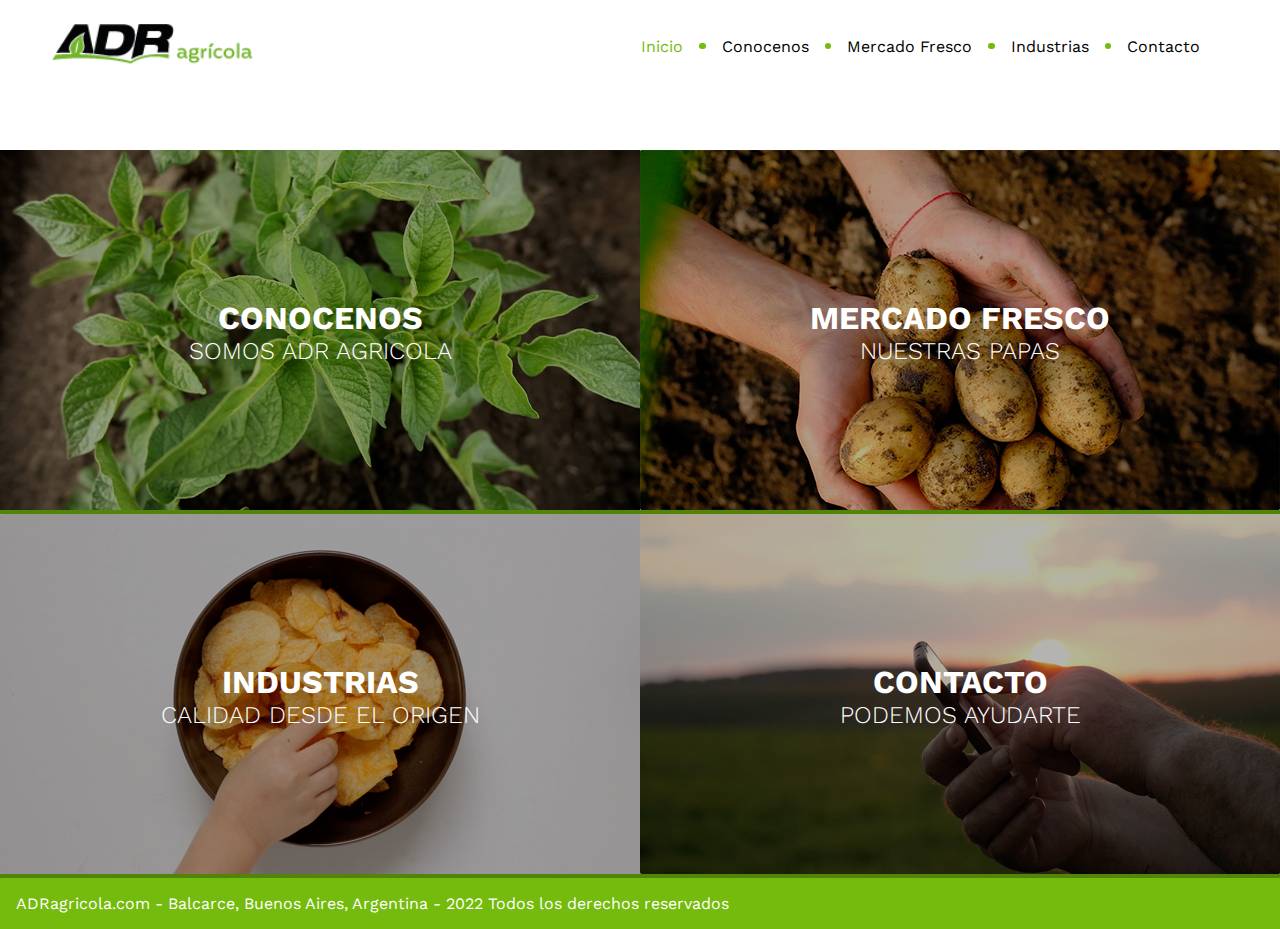
==== ADR/index.html @ 0d79994d "update" ====
<!DOCTYPE html>
<html lang="en">

<head>
    <meta charset="UTF-8">
    <meta http-equiv="X-UA-Compatible" content="IE=edge">
    <meta name="viewport" content="width=device-width, initial-scale=1.0">
    <link rel="stylesheet" href="style.css">
    <title>ADR</title>
    <link rel="preconnect" href="https://fonts.googleapis.com">
    <link rel="preconnect" href="https://fonts.gstatic.com" crossorigin>
    <link href="https://fonts.googleapis.com/css2?family=Work+Sans:wght@300;400&display=swap" rel="stylesheet">
</head>

<body>
    <div class="burguer">
        <i id="open" onclick="openmenu()"><img src="img/open.svg" alt=""></i>
        <i id="close" onclick="closemenu()" style="display: none;"><img src="img/close.svg" alt=""></i>
    </div>
    <nav id="nav">
        <img src="img/logo.png" alt="">
        <ul>
            <a href="#">
                <li class="active">Inicio</li>
            </a>
            <a href="pages/conocenos.html">
                <li>Conocenos</li>
            </a>
            <a href="pages/mercado-fresco.html">
                <li>Mercado Fresco</li>
            </a>
            <a href="pages/industrias.html">
                <li>Industrias</li>
            </a>
            <a href="pages/contacto.html">
                <li>Contacto</li>
            </a>
        </ul>
    </nav>
    <div class="video-container">
        <video id="video-home" autoplay="" loop="" muted="" title="Planilandia Agencia Creativa">
            <source src="img/web-1.mp4" type="video/mp4">
        </video>
    </div>
    <div class="gridbelow">
        <div class="item">
            <div onmouseover="playPause('video4')" onmouseleave="playPause('video4')" id="overlay4" class="video-overlay">
                <h1>CONOCENOS</h1>
                <h2>SOMOS ADR AGRICOLA</h2>
            </div>
            <video class="covervid-video" poster="img/home/conocenos-640x360.jpg" id="video4" loop="" muted="" style="height: auto; width: 100%;">
                <source src="img/home/conocenos-640x360.m4v" type="video/mp4">
                
                 
              </video>
        </div>
        <div class="item">
            <div class="video-overlay" onmouseover="playPause('video3')" onmouseleave="playPause('video3')" id="overlay3">
                <h1>MERCADO FRESCO</h1>
                <h2>NUESTRAS PAPAS</h2>
            </div>
            <video class="covervid-video" poster="img/home/Mercado-fresco-640x360.jpg" id="video3" loop="" muted="" style="height: auto; width: 100%;">
                <source src="img/home/Mercado-fresco-640x360.m4v" type="video/mp4">
                
                 
              </video>
        </div>
        <div class="item">
            <div class="video-overlay" onmouseover="playPause('video2')" onmouseleave="playPause('video2')" id="overlay2">
                <h1>INDUSTRIAS</h1>
                <h2>CALIDAD DESDE EL ORIGEN</h2>
            </div>
            <video class="covervid-video" poster="img/home/industria-640x360.jpg" id="video2" loop="" muted="" style="height: auto; width: 100%;">
                <source src="img/home/industria-640x360.m4v" type="video/mp4">
                
                 
              </video>
        </div>
        <div class="item">
            <div class="video-overlay" onmouseover="playPause('video1')" onmouseleave="playPause('video1')" id="overlay1">
                <h1>CONTACTO</h1>
                <h2>PODEMOS AYUDARTE</h2>
            </div>
            <video class="covervid-video" poster="img/home/contacto-640x360.jpg" id="video1" loop="" muted="" style="height: auto; width: 100%;">
                <source src="img/home/contacto-640x360.m4v" type="video/mp4">
                
                 
              </video>
        </div>
    </div>
    <div class="footer">
        <p>ADRagricola.com - Balcarce, Buenos Aires, Argentina - 2022 Todos los derechos reservados</p>
    </div>
    <script src="script.js"></script>
</body>

</html>
---- ADR/style.css ----
* {
    margin: 0;
    font-family: 'Work Sans', sans-serif;
}

body {
    margin: 0;
    overflow-x: hidden;
}

.home {
    height: 100vh;
    width: 100%;
    background: #858585;
    overflow: hidden;
}

.video-container {
    overflow-x: hidden;
}

nav {
    position: fixed;
    width: 100%;
    justify-content: space-between;
    display: flex;
    align-items: center;
    padding: 1rem 0rem 1rem 0rem;
    z-index: 9999;
    background-color: transparent;
    transition: background-color 500ms ease-in-out;
}

nav>ul {
    list-style: none;
    display: flex;
    gap: 1rem;
    margin-right: 5rem;
}

nav>ul>a {
    text-decoration: none;
    color: black;
    display: flex;
    justify-content: center;
    align-items: center;
}

nav>ul>a>.active {
    color: #74BB0D;
    font-weight: 400;
}

nav>ul>a::after {
    content: "";
    align-self: center;
    margin-left: 1rem;
    width: 0.4rem;
    height: 0.4rem;
    background: #74BB0D;
    border-radius: 100px;
}

nav>ul>a:nth-child(5):after {
    display: none;
}

nav>img {
    width: 13rem;
    margin-left: 3rem;
}

.gridbelow {
    width: 100%;
    background: #74BB0D;
    display: grid;
    grid-template-columns: 1fr 1fr;
    margin-top: -4px;
}

.gridbelow>.item {
    background: #74BB0D;
    position: relative;
    height: 100%;
}

.video-overlay {
    z-index: 500;
    width: 100%;
    height: 100%;
    background: rgba(0, 0, 0, 0.295);
    position: absolute;
    padding: 0;
    opacity: 1;
    transition: all 250ms ease-in-out;
    display: flex;
    flex-direction: column;
    align-items: center;
    justify-content: center;
    cursor: pointer;
}

.video-overlay>h1 {
    color: white;
    transition: all 250ms ease-in-out;
    pointer-events: none;
}

.video-overlay>h2 {
    color: white;
    transition: all 250ms ease-in-out;
    pointer-events: none;
    font-weight: 300;
}

.video-overlay:hover {
    background: none;
}

.video-overlay:hover>h1 {
    color: #74BB0D;
}

.video-overlay:hover>h2 {
    color: #74BB0D;
}

.footer {
    width: 100%;
    background: #74BB0D;
}

.footer>p {
    color: white;
    font-weight: 400;
    padding: 1rem;
}

.gridbelow-2 {
    width: 100%;
    background: #74BB0D;
    display: grid;
    grid-template-columns: 3fr 2fr;
    margin-top: -4px;
}

.gridbelow-2>.item {
    background: #74BB0D;
    position: relative;
    height: auto;
}

.text-right {
    display: flex;
    align-items: center;
    justify-content: center;
    padding: 3rem;
}

.text-right>p {
    color: white;
}

.banner-contacto {
    background-color: #406b00;
    background-image: url(/pages/videos/contacto-1280x720.jpg);
    background-position: center;
    background-size: cover;
    background-blend-mode: luminosity;
    height: 45vh;
    display: flex;
    justify-content: center;
    align-items: center;
    flex-direction: column;
}

.banner-contacto>h1 {
    display: flex;
    flex-direction: column;
    align-items: center;
    color: white;
}

.banner-contacto>h1::after {
    content: "";
    width: 5rem;
    height: 2px;
    background: #ffffff;
    margin-top: 1rem;
    margin-bottom: 1rem;
}

.banner-contacto>p {
    color: white;
}

.gridcontacto {
    display: grid;
    grid-template-columns: 1fr 1fr 1fr;
}

.gridcontacto>.item {
    border: 1px rgb(194, 194, 194);
    border-style: none solid solid none;
    height: 22vh;
    display: flex;
    align-items: center;
    flex-direction: column;
}

.gridcontacto>.item>h3 {
    margin-top: 2rem;
    display: flex;
    flex-direction: column;
    align-items: center;
}

.gridcontacto>.item>h3::after {
    content: "";
    width: 5rem;
    height: 2px;
    background: #74BB0D;
    margin-top: 1rem;
    margin-bottom: 1rem;
}

.burguer {
    display: none;
}

@media screen and (max-width: 600px) {
    .gridbelow {
        grid-template-columns: 1fr;
    }
    .gridbelow-2 {
        grid-template-columns: 1fr;
    }
    .gridcontacto {
        display: grid;
        grid-template-columns: 1fr;
    }
    nav {
        position: fixed;
        display: flex;
        align-items: center;
        justify-content: center;
        width: 100%;
        height: 100%;
        flex-direction: column;
        background: #ffffff;
    }
    nav>ul {
        display: flex;
        align-items: center;
        flex-direction: column;
        margin-right: 0;
        padding: 0;
        margin-top: 2rem;
    }
    nav>img {
        margin-left: 0rem;
        width: 10rem;
    }
    nav>ul>a::after {
        display: none;
    }
    nav>ul>a>li {
        font-size: 1.3rem;
    }
    .burguer {
        display: flex;
        z-index: 999999;
        transform: translateZ(99px);
        position: fixed;
        justify-content: flex-end;
        width: 100%;
    }
    .burguer>i {
        padding: 1rem;
        cursor: pointer;
    }
    #nav {
        display: none;
    }
}
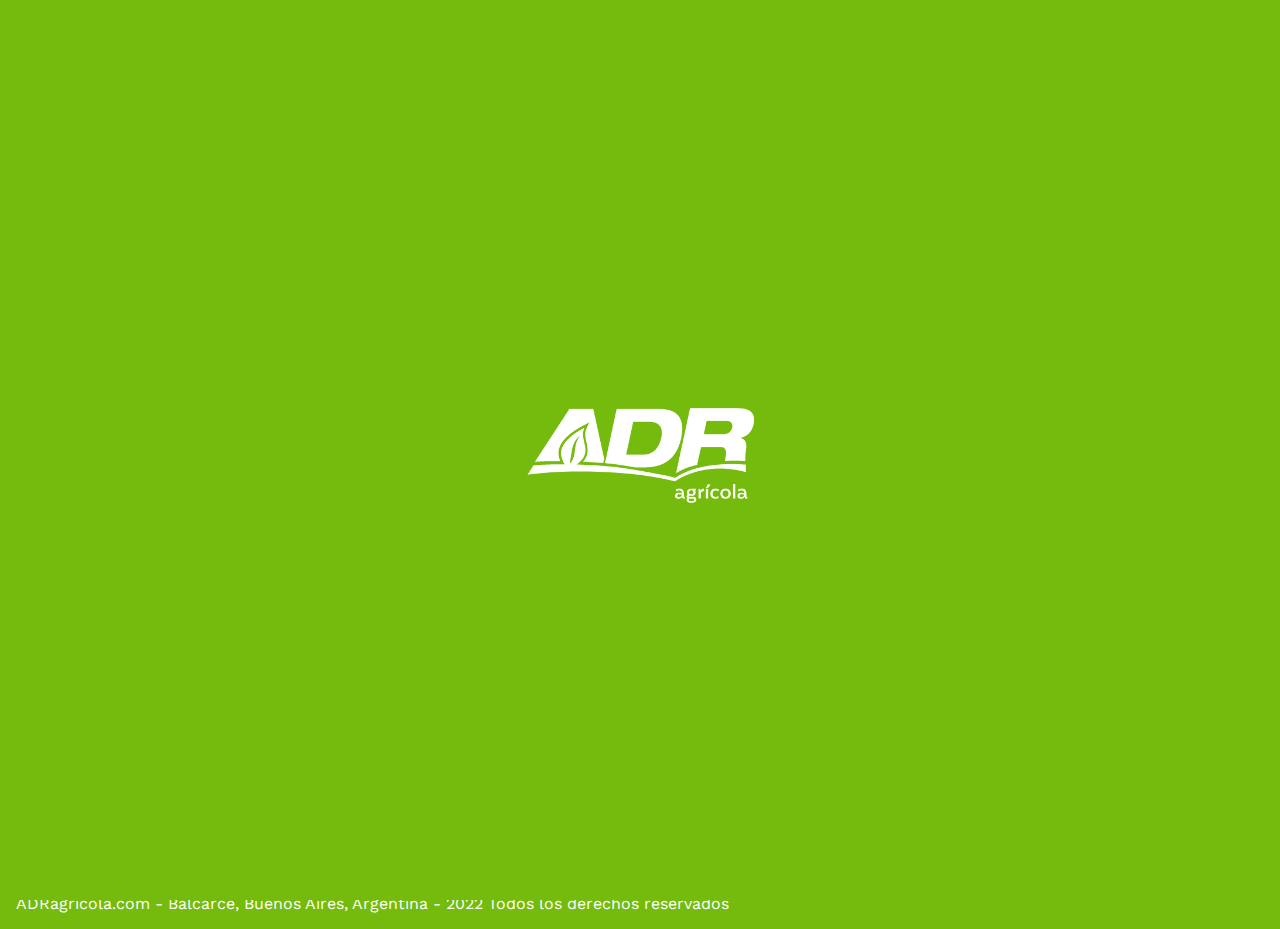
==== commit 81377abe: "update" ====
--- a/ADR/index.html
+++ b/ADR/index.html
@@ -13,7 +13,11 @@
 </head>
 
 <body>
-    <div class="burguer">
+    <div id="loading">
+        <img id="logo-loader" class="logo-loader" src="img/logo-2.png" alt="">
+    </div>
+    <div class="burguer" style="background: white;">
+        <img class="logo-burguer" src="img/logo.png" alt="">
         <i id="open" onclick="openmenu()"><img src="img/open.svg" alt=""></i>
         <i id="close" onclick="closemenu()" style="display: none;"><img src="img/close.svg" alt=""></i>
     </div>
@@ -38,13 +42,13 @@
         </ul>
     </nav>
     <div class="video-container">
-        <video id="video-home" autoplay="" loop="" muted="" title="Planilandia Agencia Creativa">
+        <video id="video-home" autoplay="autoplay" loop="" muted="" playsinline title="ADR Agricola">
             <source src="img/web-1.mp4" type="video/mp4">
         </video>
     </div>
     <div class="gridbelow">
         <div class="item">
-            <div onmouseover="playPause('video4')" onmouseleave="playPause('video4')" id="overlay4" class="video-overlay">
+            <div onmouseover="playPause('video4')" onmouseleave="playPause('video4')" onclick="urldirect('pages/conocenos.html')" id="overlay4" class="video-overlay">
                 <h1>CONOCENOS</h1>
                 <h2>SOMOS ADR AGRICOLA</h2>
             </div>
@@ -55,7 +59,7 @@
               </video>
         </div>
         <div class="item">
-            <div class="video-overlay" onmouseover="playPause('video3')" onmouseleave="playPause('video3')" id="overlay3">
+            <div class="video-overlay" onmouseover="playPause('video3')" onmouseleave="playPause('video3')" onclick="urldirect('pages/mercado-fresco.html')" id="overlay3">
                 <h1>MERCADO FRESCO</h1>
                 <h2>NUESTRAS PAPAS</h2>
             </div>
@@ -66,7 +70,7 @@
               </video>
         </div>
         <div class="item">
-            <div class="video-overlay" onmouseover="playPause('video2')" onmouseleave="playPause('video2')" id="overlay2">
+            <div class="video-overlay" onmouseover="playPause('video2')" onmouseleave="playPause('video2')" onclick="urldirect('pages/industrias.html')" id="overlay2">
                 <h1>INDUSTRIAS</h1>
                 <h2>CALIDAD DESDE EL ORIGEN</h2>
             </div>
@@ -77,7 +81,7 @@
               </video>
         </div>
         <div class="item">
-            <div class="video-overlay" onmouseover="playPause('video1')" onmouseleave="playPause('video1')" id="overlay1">
+            <div class="video-overlay" onmouseover="playPause('video1')" onmouseleave="playPause('video1')" onclick="urldirect('pages/contacto.html')" id="overlay1">
                 <h1>CONTACTO</h1>
                 <h2>PODEMOS AYUDARTE</h2>
             </div>
--- a/ADR/style.css
+++ b/ADR/style.css
@@ -226,6 +226,24 @@
 
 .burguer {
     display: none;
+}
+
+#loading {
+    position: fixed;
+    width: 100%;
+    height: 100%;
+    background: #74BB0D;
+    opacity: 100%;
+    transition: all 500ms;
+    z-index: 999999;
+    display: flex;
+    align-items: center;
+    justify-content: center;
+}
+
+.logo-loader {
+    width: 10rem;
+    transition: all 250ms cubic-bezier(0.075, 0.82, 0.165, 1);
 }
 
 @media screen and (max-width: 600px) {
@@ -272,7 +290,7 @@
         z-index: 999999;
         transform: translateZ(99px);
         position: fixed;
-        justify-content: flex-end;
+        justify-content: space-between;
         width: 100%;
     }
     .burguer>i {
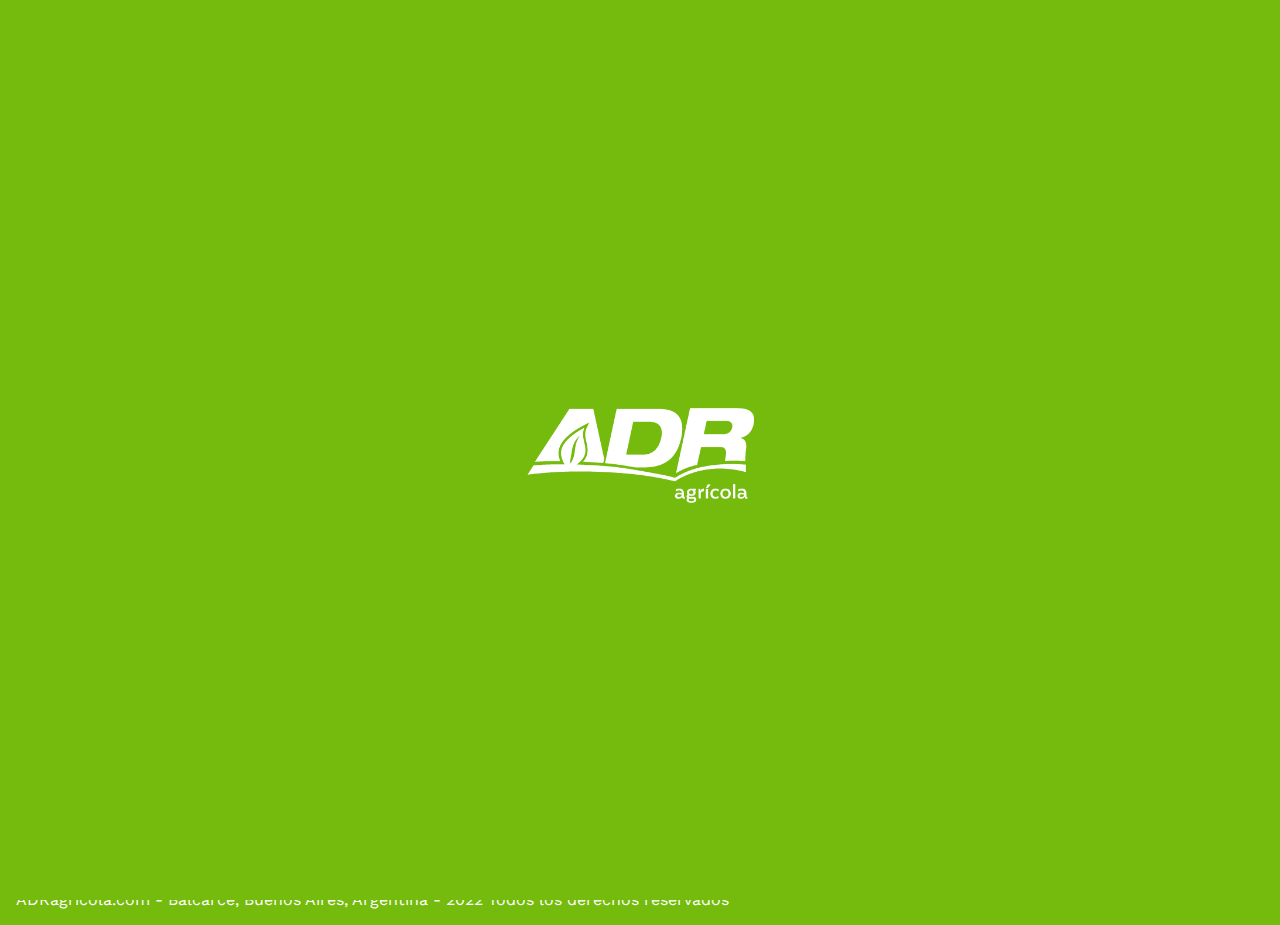
==== commit ebb8cbf9: "update" ====
--- a/ADR/index.html
+++ b/ADR/index.html
@@ -17,27 +17,27 @@
         <img id="logo-loader" class="logo-loader" src="img/logo-2.png" alt="">
     </div>
     <div class="burguer" style="background: white;">
-        <img class="logo-burguer" src="img/logo.png" alt="">
+        <img class="logo-burguer" src="img/logo.svg" alt="">
         <i id="open" onclick="openmenu()"><img src="img/open.svg" alt=""></i>
         <i id="close" onclick="closemenu()" style="display: none;"><img src="img/close.svg" alt=""></i>
     </div>
     <nav id="nav">
-        <img src="img/logo.png" alt="">
+        <img src="img/logo.svg" alt="">
         <ul>
             <a href="#">
-                <li class="active">Inicio</li>
+                <li class="active">INICIO</li>
             </a>
             <a href="pages/conocenos.html">
-                <li>Conocenos</li>
+                <li>CONOCENOS</li>
             </a>
             <a href="pages/mercado-fresco.html">
-                <li>Mercado Fresco</li>
+                <li>MERCADO FRESCO</li>
             </a>
             <a href="pages/industrias.html">
-                <li>Industrias</li>
+                <li>INDUSTRIAS</li>
             </a>
             <a href="pages/contacto.html">
-                <li>Contacto</li>
+                <li>CONTACTO</li>
             </a>
         </ul>
     </nav>
--- a/ADR/style.css
+++ b/ADR/style.css
@@ -17,6 +17,8 @@
 
 .video-container {
     overflow-x: hidden;
+    display: flex;
+    justify-content: center;
 }
 
 nav {
@@ -150,6 +152,51 @@
     height: auto;
 }
 
+.gridbelow-3 {
+    width: 100%;
+    background: #74BB0D;
+    display: grid;
+    grid-template-columns: 2fr 3fr;
+    margin-top: -4px;
+}
+
+.gridbelow-3>.item {
+    background: #74BB0D;
+    position: relative;
+    height: auto;
+}
+
+.gridbelow-3>.item>img {
+    width: 100%;
+}
+
+.conocenos-text-right {
+    background-color: white!important;
+    padding: 6rem 4rem 6rem 4rem;
+}
+
+.conocenos-text-right>p {
+    font-size: 1.2rem;
+}
+
+.conocenos-text-left {
+    align-items: center;
+    justify-content: center;
+    display: flex;
+    flex-direction: column;
+    color: white;
+    text-align: left;
+}
+
+.conocenos-text-left>div>h2 {
+    font-weight: 300;
+    margin-bottom: 2rem;
+}
+
+.conocenos-text-left>div>h1 {
+    margin-top: 2rem;
+}
+
 .text-right {
     display: flex;
     align-items: center;
@@ -163,7 +210,7 @@
 
 .banner-contacto {
     background-color: #406b00;
-    background-image: url(/pages/videos/contacto-1280x720.jpg);
+    background-image: url(/pages/videos/contacto2.jpg);
     background-position: center;
     background-size: cover;
     background-blend-mode: luminosity;
@@ -246,6 +293,14 @@
     transition: all 250ms cubic-bezier(0.075, 0.82, 0.165, 1);
 }
 
+.banner-below {
+    width: 100%;
+}
+
+.banner-below>img {
+    width: 100%;
+}
+
 @media screen and (max-width: 600px) {
     .gridbelow {
         grid-template-columns: 1fr;
@@ -261,19 +316,21 @@
         position: fixed;
         display: flex;
         align-items: center;
-        justify-content: center;
+        justify-content: flex-start;
         width: 100%;
-        height: 100%;
+        height: auto;
         flex-direction: column;
         background: #ffffff;
     }
     nav>ul {
         display: flex;
-        align-items: center;
         flex-direction: column;
         margin-right: 0;
         padding: 0;
-        margin-top: 2rem;
+        margin-top: 3rem;
+        margin-bottom: 2rem;
+        align-items: flex-start;
+        width: 90%;
     }
     nav>img {
         margin-left: 0rem;
@@ -282,8 +339,13 @@
     nav>ul>a::after {
         display: none;
     }
+    nav>ul>a {
+        width: 100%;
+    }
     nav>ul>a>li {
         font-size: 1.3rem;
+        text-align: left;
+        width: 100%;
     }
     .burguer {
         display: flex;
@@ -297,7 +359,14 @@
         padding: 1rem;
         cursor: pointer;
     }
+    .burguer>img {
+        width: 10rem;
+        margin-left: 1rem;
+    }
     #nav {
         display: none;
     }
+    .gridbelow-3 {
+        grid-template-columns: 1fr;
+    }
 }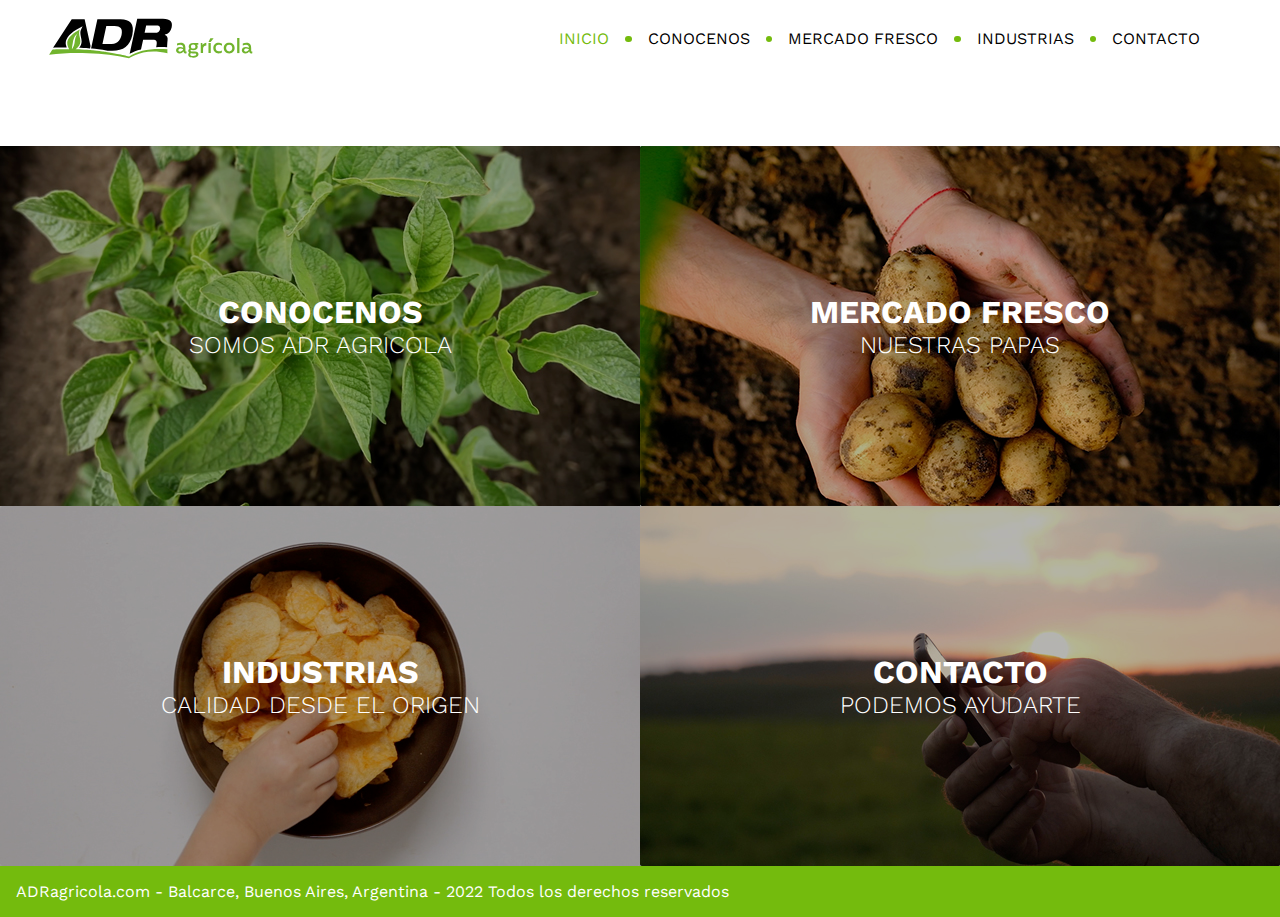
==== commit a0545711: "update" ====
--- a/ADR/index.html
+++ b/ADR/index.html
@@ -33,7 +33,7 @@
             <a href="pages/mercado-fresco.html">
                 <li>MERCADO FRESCO</li>
             </a>
-            <a href="pages/industrias.html">
+            <a href="#">
                 <li>INDUSTRIAS</li>
             </a>
             <a href="pages/contacto.html">
@@ -70,7 +70,7 @@
               </video>
         </div>
         <div class="item">
-            <div class="video-overlay" onmouseover="playPause('video2')" onmouseleave="playPause('video2')" onclick="urldirect('pages/industrias.html')" id="overlay2">
+            <div class="video-overlay" onmouseover="playPause('video2')" onmouseleave="playPause('video2')" id="overlay2">
                 <h1>INDUSTRIAS</h1>
                 <h2>CALIDAD DESDE EL ORIGEN</h2>
             </div>
--- a/ADR/style.css
+++ b/ADR/style.css
@@ -119,14 +119,6 @@
     background: none;
 }
 
-.video-overlay:hover>h1 {
-    color: #74BB0D;
-}
-
-.video-overlay:hover>h2 {
-    color: #74BB0D;
-}
-
 .footer {
     width: 100%;
     background: #74BB0D;
@@ -160,6 +152,13 @@
     margin-top: -4px;
 }
 
+.gridbelow-4 {
+    width: 100%;
+    background: #74BB0D;
+    display: grid;
+    grid-template-columns: 3fr 2fr;
+}
+
 .gridbelow-3>.item {
     background: #74BB0D;
     position: relative;
@@ -168,6 +167,7 @@
 
 .gridbelow-3>.item>img {
     width: 100%;
+    display: block;
 }
 
 .conocenos-text-right {
@@ -197,6 +197,33 @@
     margin-top: 2rem;
 }
 
+.mf-text-right {
+    background-color: white!important;
+    padding: 6rem 4rem 6rem 4rem;
+}
+
+.mf-text-right>p {
+    font-size: 1.2rem;
+}
+
+.mf-text-left {
+    align-items: center;
+    justify-content: center;
+    display: flex;
+    flex-direction: column;
+    color: white;
+    text-align: left;
+}
+
+.mf-text-left>div>h2 {
+    font-weight: 300;
+    margin-bottom: 2rem;
+}
+
+.mf-text-left>div>h1 {
+    margin-top: 2rem;
+}
+
 .text-right {
     display: flex;
     align-items: center;
@@ -209,33 +236,17 @@
 }
 
 .banner-contacto {
-    background-color: #406b00;
-    background-image: url(/pages/videos/contacto2.jpg);
+    background-image: url(videos/contacto2.jpg);
     background-position: center;
     background-size: cover;
-    background-blend-mode: luminosity;
-    height: 45vh;
-    display: flex;
-    justify-content: center;
-    align-items: center;
-    flex-direction: column;
-}
-
-.banner-contacto>h1 {
-    display: flex;
-    flex-direction: column;
-    align-items: center;
-    color: white;
-}
-
-.banner-contacto>h1::after {
-    content: "";
-    width: 5rem;
-    height: 2px;
-    background: #ffffff;
-    margin-top: 1rem;
-    margin-bottom: 1rem;
-}
+    height: 65vh;
+    display: flex;
+    justify-content: center;
+    align-items: center;
+    flex-direction: column;
+}
+
+
 
 .banner-contacto>p {
     color: white;
@@ -249,10 +260,10 @@
 .gridcontacto>.item {
     border: 1px rgb(194, 194, 194);
     border-style: none solid solid none;
-    height: 22vh;
-    display: flex;
-    align-items: center;
-    flex-direction: column;
+    display: flex;
+    align-items: center;
+    flex-direction: column;
+    padding-bottom: 3rem;
 }
 
 .gridcontacto>.item>h3 {
@@ -299,8 +310,28 @@
 
 .banner-below>img {
     width: 100%;
-}
-
+    display: block;
+}
+
+.covervid-video {
+    display: block;
+}
+
+.mf-image {
+    background-image: url(img/mercado-fresco2.jpg);
+    background-size: cover;
+    overflow-x: hidden;
+}
+.mf-image>img {
+transition: transform 250ms ease-in-out;
+
+}
+.gridbelow-4>.item>video {
+    width: 100%;
+   }
+   .gridbelow-3>.item>video {
+       width: 100%;
+   }
 @media screen and (max-width: 600px) {
     .gridbelow {
         grid-template-columns: 1fr;
@@ -321,6 +352,7 @@
         height: auto;
         flex-direction: column;
         background: #ffffff;
+        padding-top: 5rem;
     }
     nav>ul {
         display: flex;
@@ -333,8 +365,7 @@
         width: 90%;
     }
     nav>img {
-        margin-left: 0rem;
-        width: 10rem;
+        display: none;
     }
     nav>ul>a::after {
         display: none;
@@ -353,6 +384,7 @@
         transform: translateZ(99px);
         position: fixed;
         justify-content: space-between;
+        align-items: center;
         width: 100%;
     }
     .burguer>i {
@@ -369,4 +401,17 @@
     .gridbelow-3 {
         grid-template-columns: 1fr;
     }
+    .gridbelow-4 {
+        grid-template-columns: 1fr;
+    }
+
+    .gridbelow-4>.item>video {
+     width: 100vw;
+    }
+    .gridbelow-3>.item>video {
+        width: 100vw;
+    }
+    .gridbelow-4>.inverse {
+        order: 1;
+    }
 }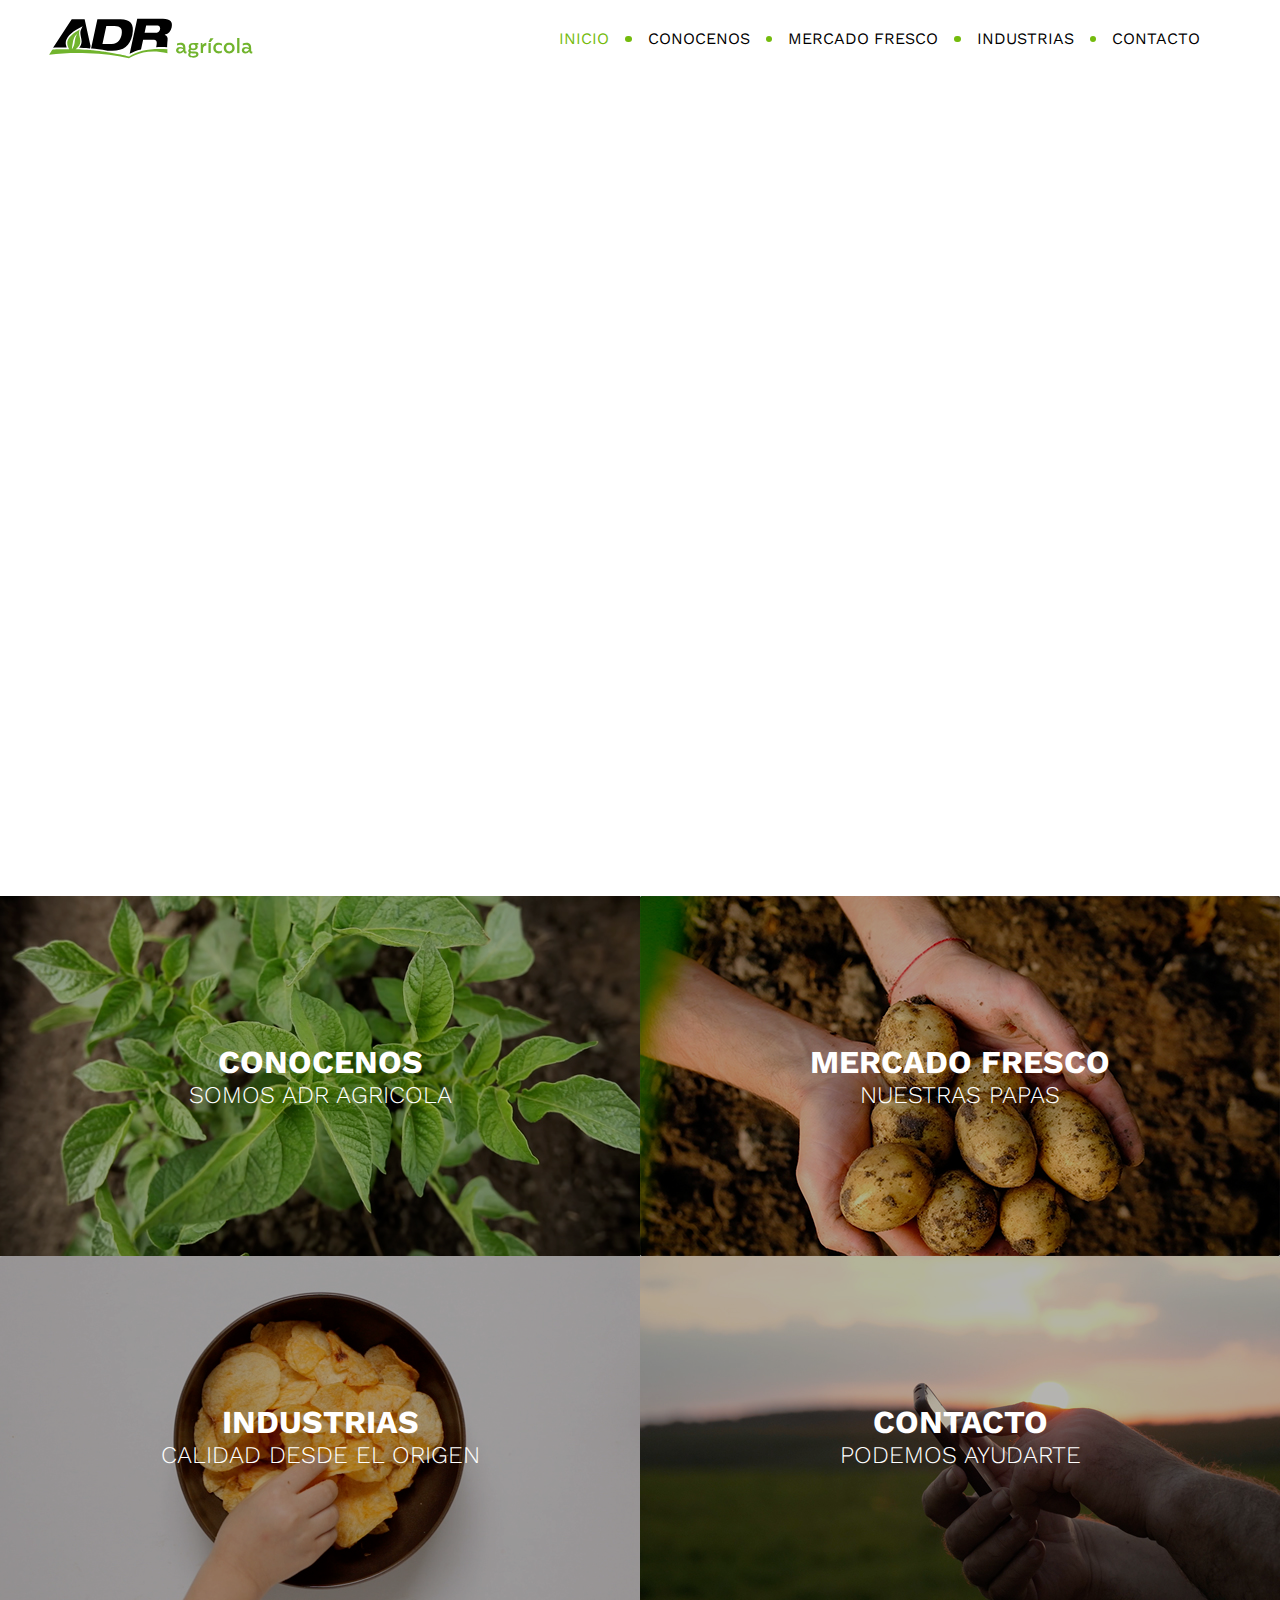
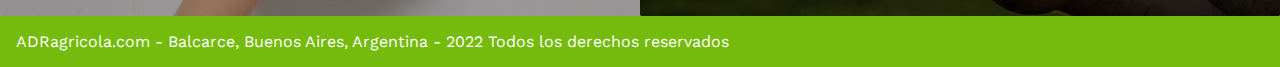
==== commit 04b79a63: "update" ====
--- a/ADR/index.html
+++ b/ADR/index.html
@@ -33,7 +33,7 @@
             <a href="pages/mercado-fresco.html">
                 <li>MERCADO FRESCO</li>
             </a>
-            <a href="#">
+            <a href="pages/industrias.html">
                 <li>INDUSTRIAS</li>
             </a>
             <a href="pages/contacto.html">
@@ -42,50 +42,50 @@
         </ul>
     </nav>
     <div class="video-container">
-        <video id="video-home" autoplay="autoplay" loop="" muted="" playsinline title="ADR Agricola">
+        <video loading="lazy" id="video-home" autoplay="autoplay" loop="" muted="" playsinline title="ADR Agricola">
             <source src="img/web-1.mp4" type="video/mp4">
         </video>
     </div>
     <div class="gridbelow">
-        <div class="item">
+        <div class="item" style="background-image: url(img/home/conocenos-640x360.jpg); background-size: contain;background-position: center;">
             <div onmouseover="playPause('video4')" onmouseleave="playPause('video4')" onclick="urldirect('pages/conocenos.html')" id="overlay4" class="video-overlay">
                 <h1>CONOCENOS</h1>
                 <h2>SOMOS ADR AGRICOLA</h2>
             </div>
-            <video class="covervid-video" poster="img/home/conocenos-640x360.jpg" id="video4" loop="" muted="" style="height: auto; width: 100%;">
+            <video loading="lazy" class="covervid-video" poster="img/home/conocenos-640x360.jpg" id="video4" loop="" muted="" style="height: auto; width: 100%;">
                 <source src="img/home/conocenos-640x360.m4v" type="video/mp4">
                 
                  
               </video>
         </div>
-        <div class="item">
+        <div class="item" style="background-image: url(img/home/Mercado-fresco-640x360.jpg); background-size: contain;background-position: center;">
             <div class="video-overlay" onmouseover="playPause('video3')" onmouseleave="playPause('video3')" onclick="urldirect('pages/mercado-fresco.html')" id="overlay3">
                 <h1>MERCADO FRESCO</h1>
                 <h2>NUESTRAS PAPAS</h2>
             </div>
-            <video class="covervid-video" poster="img/home/Mercado-fresco-640x360.jpg" id="video3" loop="" muted="" style="height: auto; width: 100%;">
+            <video loading="lazy" class="covervid-video" poster="img/home/Mercado-fresco-640x360.jpg" id="video3" loop="" muted="" style="height: auto; width: 100%;">
                 <source src="img/home/Mercado-fresco-640x360.m4v" type="video/mp4">
                 
                  
               </video>
         </div>
-        <div class="item">
-            <div class="video-overlay" onmouseover="playPause('video2')" onmouseleave="playPause('video2')" id="overlay2">
+        <div class="item" style="background-image: url(img/home/industria-640x360.jpg); background-size: contain;background-position: center;">
+            <div class="video-overlay" onmouseover="playPause('video2')" onmouseleave="playPause('video2')" onclick="urldirect('pages/industrias.html')" id="overlay2">
                 <h1>INDUSTRIAS</h1>
                 <h2>CALIDAD DESDE EL ORIGEN</h2>
             </div>
-            <video class="covervid-video" poster="img/home/industria-640x360.jpg" id="video2" loop="" muted="" style="height: auto; width: 100%;">
+            <video loading="lazy" class="covervid-video" poster="img/home/industria-640x360.jpg" id="video2" loop="" muted="" style="height: auto; width: 100%;">
                 <source src="img/home/industria-640x360.m4v" type="video/mp4">
                 
                  
               </video>
         </div>
-        <div class="item">
+        <div class="item" style="background-image: url(img/home/contacto-640x360.jpg); background-size: contain;background-position: center;">
             <div class="video-overlay" onmouseover="playPause('video1')" onmouseleave="playPause('video1')" onclick="urldirect('pages/contacto.html')" id="overlay1">
                 <h1>CONTACTO</h1>
                 <h2>PODEMOS AYUDARTE</h2>
             </div>
-            <video class="covervid-video" poster="img/home/contacto-640x360.jpg" id="video1" loop="" muted="" style="height: auto; width: 100%;">
+            <video loading="lazy" class="covervid-video" poster="img/home/contacto-640x360.jpg" id="video1" loop="" muted="" style="height: auto; width: 100%;">
                 <source src="img/home/contacto-640x360.m4v" type="video/mp4">
                 
                  
--- a/ADR/style.css
+++ b/ADR/style.css
@@ -236,7 +236,6 @@
 }
 
 .banner-contacto {
-    background-image: url(videos/contacto2.jpg);
     background-position: center;
     background-size: cover;
     height: 65vh;
@@ -414,4 +413,13 @@
     .gridbelow-4>.inverse {
         order: 1;
     }
+    .conocenos-text-left {
+        padding: 6rem 4rem 6rem 4rem;
+        align-items: flex-start;
+    }
+    .mf-text-left {
+        padding: 6rem 4rem 6rem 4rem;
+        align-items: flex-start;
+    }
+    
 }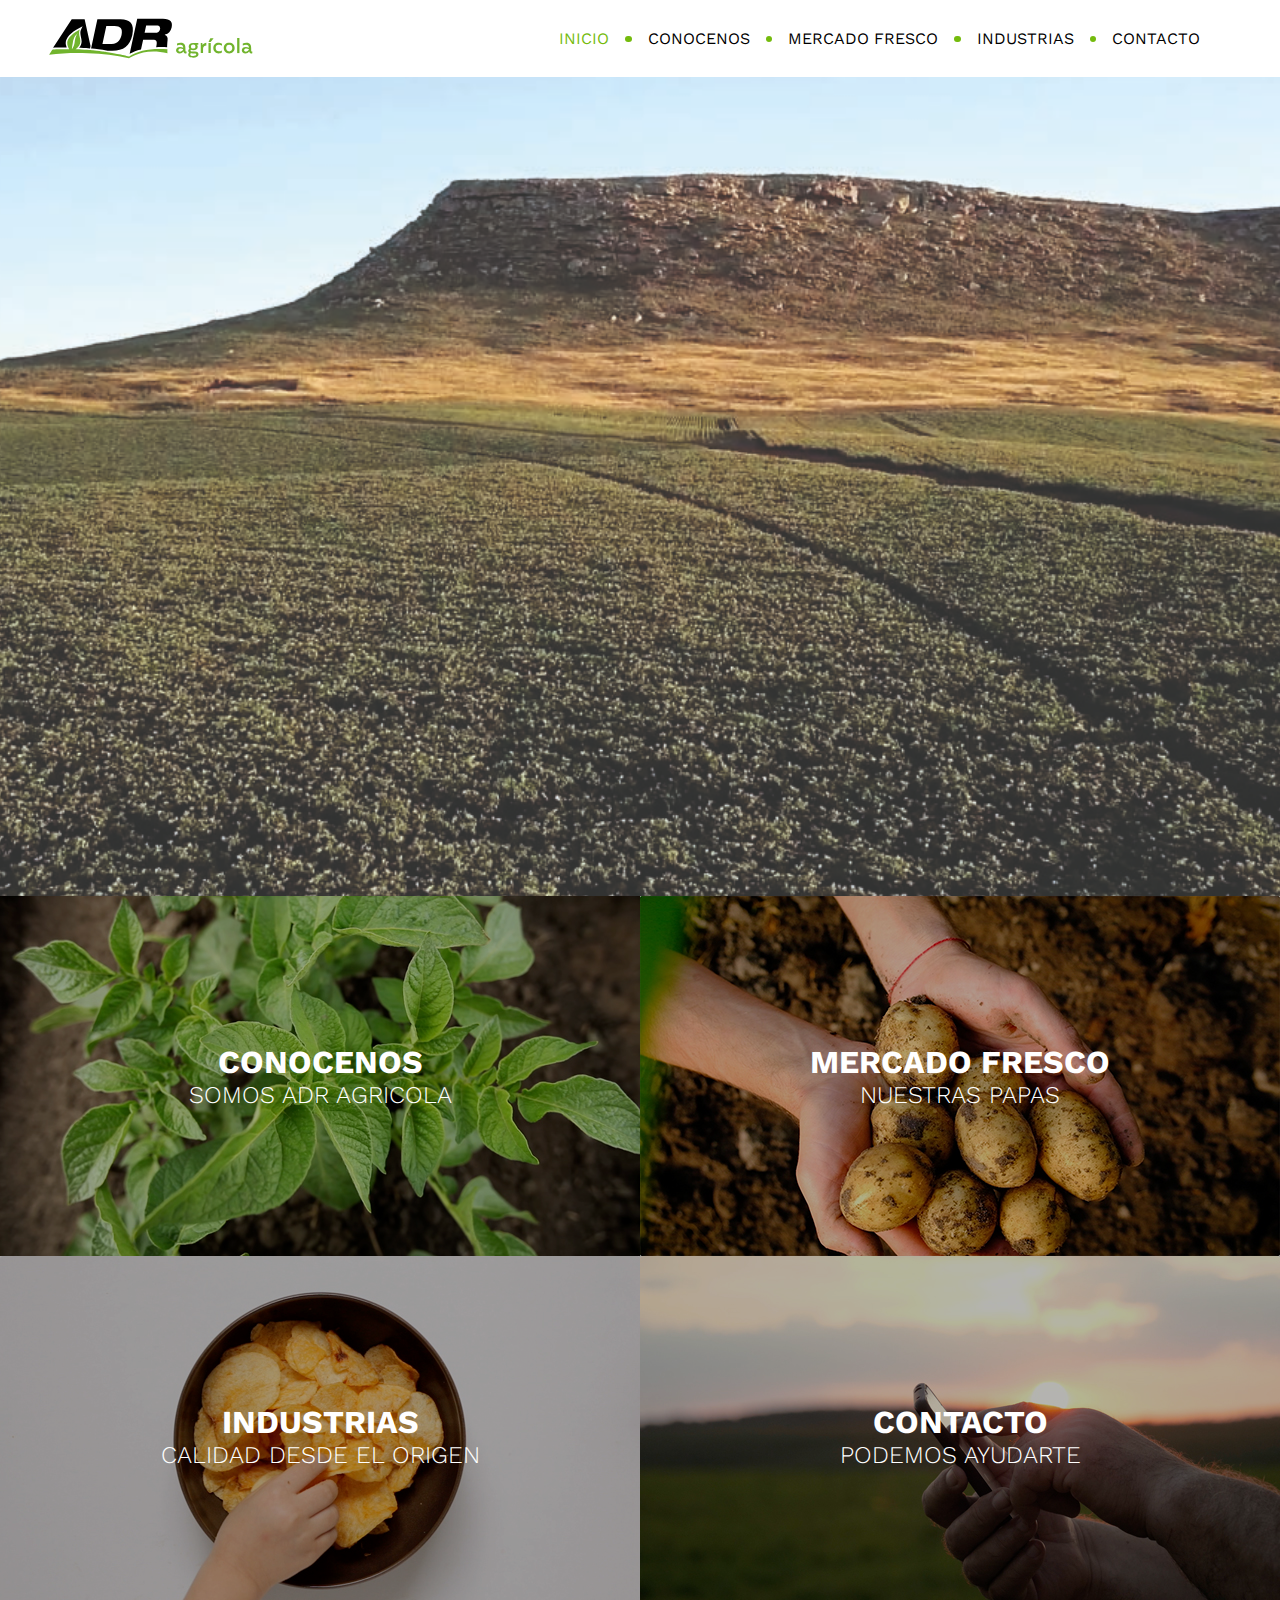
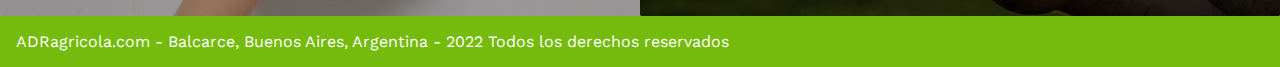
==== commit c3740552: "update" ====
--- a/ADR/index.html
+++ b/ADR/index.html
@@ -13,6 +13,7 @@
 </head>
 
 <body>
+
     <div id="loading">
         <img id="logo-loader" class="logo-loader" src="img/logo-2.png" alt="">
     </div>
@@ -42,13 +43,13 @@
         </ul>
     </nav>
     <div class="video-container">
-        <video loading="lazy" id="video-home" autoplay="autoplay" loop="" muted="" playsinline title="ADR Agricola">
-            <source src="img/web-1.mp4" type="video/mp4">
+        <video loading="lazy" id="video-home" poster="img/portada-home.jpg" autoplay="autoplay" loop="" muted="" playsinline title="ADR Agricola">
+            <source id="home-xl-video" src="img/web-1.mp4" type="video/mp4">
         </video>
     </div>
     <div class="gridbelow">
         <div class="item" style="background-image: url(img/home/conocenos-640x360.jpg); background-size: contain;background-position: center;">
-            <div onmouseover="playPause('video4')" onmouseleave="playPause('video4')" onclick="urldirect('pages/conocenos.html')" id="overlay4" class="video-overlay">
+            <div onmouseover="playPause('video4')" onmouseleave="playPause('video4')" onclick="urldirect('pages/conocenos.html')" ontouchstart="playPause('video4')" ontouchend="playPause('video4')" id="overlay4" class="video-overlay">
                 <h1>CONOCENOS</h1>
                 <h2>SOMOS ADR AGRICOLA</h2>
             </div>
@@ -59,7 +60,7 @@
               </video>
         </div>
         <div class="item" style="background-image: url(img/home/Mercado-fresco-640x360.jpg); background-size: contain;background-position: center;">
-            <div class="video-overlay" onmouseover="playPause('video3')" onmouseleave="playPause('video3')" onclick="urldirect('pages/mercado-fresco.html')" id="overlay3">
+            <div class="video-overlay" ontouchstart="playPause('video3')" ontouchend="playPause('video3')" onmouseover="playPause('video3')" onmouseleave="playPause('video3')" onclick="urldirect('pages/mercado-fresco.html')" id="overlay3">
                 <h1>MERCADO FRESCO</h1>
                 <h2>NUESTRAS PAPAS</h2>
             </div>
@@ -70,7 +71,7 @@
               </video>
         </div>
         <div class="item" style="background-image: url(img/home/industria-640x360.jpg); background-size: contain;background-position: center;">
-            <div class="video-overlay" onmouseover="playPause('video2')" onmouseleave="playPause('video2')" onclick="urldirect('pages/industrias.html')" id="overlay2">
+            <div class="video-overlay" onmouseover="playPause('video2')" onmouseleave="playPause('video2')" ontouchstart="playPause('video2')" ontouchend="playPause('video2')" onclick="urldirect('pages/industrias.html')" id="overlay2">
                 <h1>INDUSTRIAS</h1>
                 <h2>CALIDAD DESDE EL ORIGEN</h2>
             </div>
@@ -81,7 +82,7 @@
               </video>
         </div>
         <div class="item" style="background-image: url(img/home/contacto-640x360.jpg); background-size: contain;background-position: center;">
-            <div class="video-overlay" onmouseover="playPause('video1')" onmouseleave="playPause('video1')" onclick="urldirect('pages/contacto.html')" id="overlay1">
+            <div class="video-overlay" onmouseover="playPause('video1')" oontouchstart="playPause('video1')" ontouchend="playPause('video1')" onmouseleave="playPause('video1')" onclick="urldirect('pages/contacto.html')" id="overlay1">
                 <h1>CONTACTO</h1>
                 <h2>PODEMOS AYUDARTE</h2>
             </div>
--- a/ADR/style.css
+++ b/ADR/style.css
@@ -245,8 +245,6 @@
     flex-direction: column;
 }
 
-
-
 .banner-contacto>p {
     color: white;
 }
@@ -321,16 +319,19 @@
     background-size: cover;
     overflow-x: hidden;
 }
+
 .mf-image>img {
-transition: transform 250ms ease-in-out;
-
-}
+    transition: transform 250ms ease-in-out;
+}
+
 .gridbelow-4>.item>video {
     width: 100%;
-   }
-   .gridbelow-3>.item>video {
-       width: 100%;
-   }
+}
+
+.gridbelow-3>.item>video {
+    width: 100%;
+}
+
 @media screen and (max-width: 600px) {
     .gridbelow {
         grid-template-columns: 1fr;
@@ -403,9 +404,8 @@
     .gridbelow-4 {
         grid-template-columns: 1fr;
     }
-
     .gridbelow-4>.item>video {
-     width: 100vw;
+        width: 100vw;
     }
     .gridbelow-3>.item>video {
         width: 100vw;
@@ -421,5 +421,62 @@
         padding: 6rem 4rem 6rem 4rem;
         align-items: flex-start;
     }
-    
+}
+
+@media screen and (max-width: 1100px) and (orientation: landscape) {
+    nav {
+        position: fixed;
+        display: flex;
+        align-items: center;
+        justify-content: flex-start;
+        width: 100%;
+        height: auto;
+        flex-direction: column;
+        background: #ffffff;
+        padding-top: 5rem;
+    }
+    nav>ul {
+        display: flex;
+        flex-direction: column;
+        margin-right: 0;
+        padding: 0;
+        margin-top: 3rem;
+        margin-bottom: 2rem;
+        align-items: flex-start;
+        width: 90%;
+    }
+    nav>img {
+        display: none;
+    }
+    nav>ul>a::after {
+        display: none;
+    }
+    nav>ul>a {
+        width: 100%;
+    }
+    nav>ul>a>li {
+        font-size: 1.3rem;
+        text-align: left;
+        width: 100%;
+    }
+    .burguer {
+        display: flex;
+        z-index: 999999;
+        transform: translateZ(99px);
+        position: fixed;
+        justify-content: space-between;
+        align-items: center;
+        width: 100%;
+    }
+    .burguer>i {
+        padding: 1rem;
+        cursor: pointer;
+    }
+    .burguer>img {
+        width: 10rem;
+        margin-left: 1rem;
+    }
+    #nav {
+        display: none;
+    }
 }